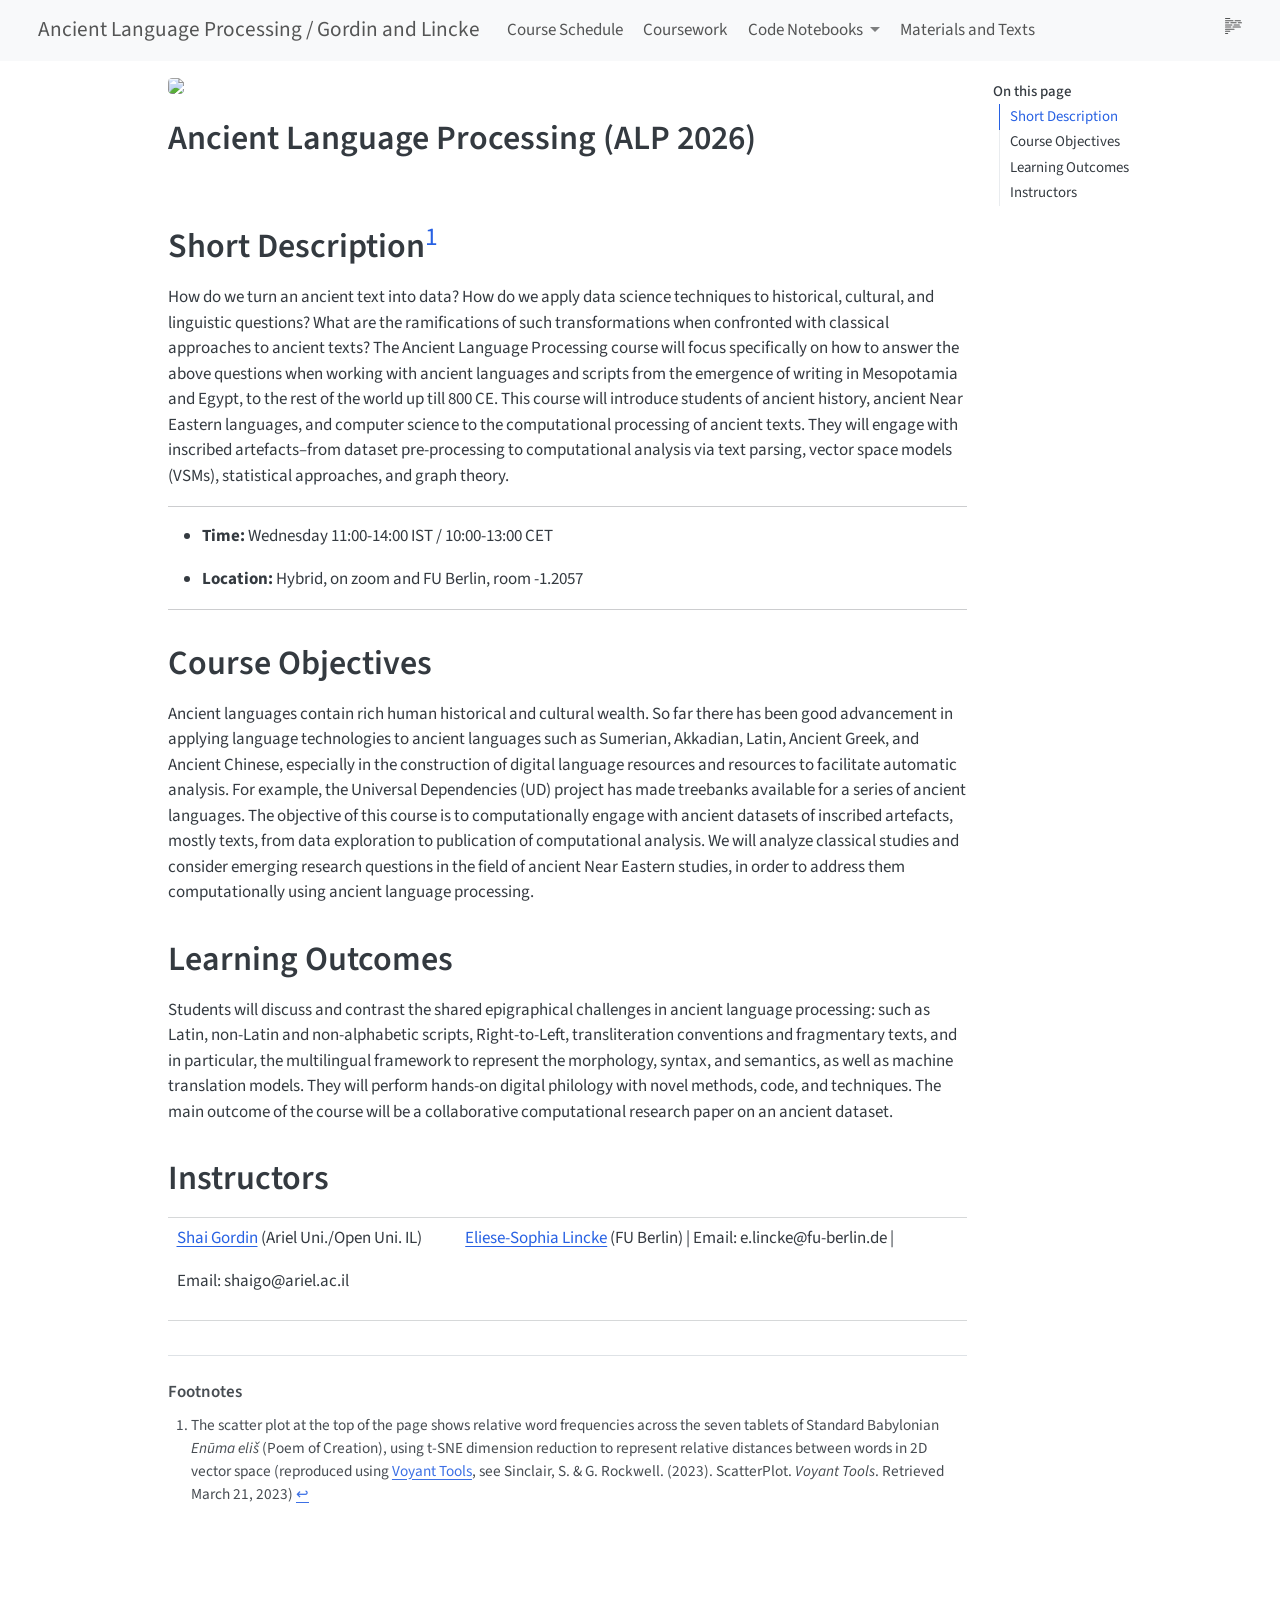
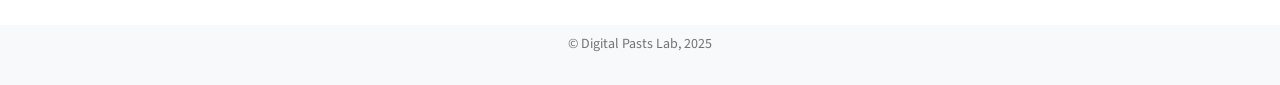
==== docs/index.html @ a2f08568 "update ALP 2026 schedule" ====
<!DOCTYPE html>
<html xmlns="http://www.w3.org/1999/xhtml" lang="en" xml:lang="en"><head>

<meta charset="utf-8">
<meta name="generator" content="quarto-1.7.34">

<meta name="viewport" content="width=device-width, initial-scale=1.0, user-scalable=yes">


<title>Ancient Language Processing (ALP 2026) – Ancient Language Processing / Gordin and Lincke</title>
<style>
code{white-space: pre-wrap;}
span.smallcaps{font-variant: small-caps;}
div.columns{display: flex; gap: min(4vw, 1.5em);}
div.column{flex: auto; overflow-x: auto;}
div.hanging-indent{margin-left: 1.5em; text-indent: -1.5em;}
ul.task-list{list-style: none;}
ul.task-list li input[type="checkbox"] {
  width: 0.8em;
  margin: 0 0.8em 0.2em -1em; /* quarto-specific, see https://github.com/quarto-dev/quarto-cli/issues/4556 */ 
  vertical-align: middle;
}
</style>


<script src="site_libs/quarto-nav/quarto-nav.js"></script>
<script src="site_libs/quarto-nav/headroom.min.js"></script>
<script src="site_libs/clipboard/clipboard.min.js"></script>
<script src="site_libs/quarto-search/autocomplete.umd.js"></script>
<script src="site_libs/quarto-search/fuse.min.js"></script>
<script src="site_libs/quarto-search/quarto-search.js"></script>
<meta name="quarto:offset" content="./">
<script src="site_libs/quarto-html/quarto.js" type="module"></script>
<script src="site_libs/quarto-html/tabsets/tabsets.js" type="module"></script>
<script src="site_libs/quarto-html/popper.min.js"></script>
<script src="site_libs/quarto-html/tippy.umd.min.js"></script>
<link href="site_libs/quarto-html/tippy.css" rel="stylesheet">
<link href="site_libs/quarto-html/quarto-syntax-highlighting-c8ad9e5dbd60b7b70b38521ab19b7da4.css" rel="stylesheet" id="quarto-text-highlighting-styles">
<script src="site_libs/bootstrap/bootstrap.min.js"></script>
<link href="site_libs/bootstrap/bootstrap-icons.css" rel="stylesheet">
<link href="site_libs/bootstrap/bootstrap-800d58d8a656452b2cf839acf4fa445e.min.css" rel="stylesheet" append-hash="true" id="quarto-bootstrap" data-mode="light">
<script id="quarto-search-options" type="application/json">{
  "location": "navbar",
  "copy-button": false,
  "collapse-after": 3,
  "panel-placement": "end",
  "type": "overlay",
  "limit": 50,
  "keyboard-shortcut": [
    "f",
    "/",
    "s"
  ],
  "show-item-context": false,
  "language": {
    "search-no-results-text": "No results",
    "search-matching-documents-text": "matching documents",
    "search-copy-link-title": "Copy link to search",
    "search-hide-matches-text": "Hide additional matches",
    "search-more-match-text": "more match in this document",
    "search-more-matches-text": "more matches in this document",
    "search-clear-button-title": "Clear",
    "search-text-placeholder": "",
    "search-detached-cancel-button-title": "Cancel",
    "search-submit-button-title": "Submit",
    "search-label": "Search"
  }
}</script>
<link rel="preconnect" href="https://fonts.googleapis.com">
<link rel="preconnect" href="https://fonts.gstatic.com" crossorigin="">
<link href="https://fonts.googleapis.com/css2?family=Alef:wght@400;700&amp;display=swap" rel="stylesheet">


<link rel="stylesheet" href="styles.css">
<meta property="og:title" content="Ancient Language Processing (ALP 2026) – Ancient Language Processing / Gordin and Lincke">
<meta property="og:description" content="">
<meta property="og:image" content="EnumaElish_vectorSpace.png">
<meta property="og:site_name" content="Ancient Language Processing / Gordin and Lincke">
</head>

<body class="nav-fixed quarto-light">

<div id="quarto-search-results"></div>
  <header id="quarto-header" class="headroom fixed-top">
    <nav class="navbar navbar-expand-lg " data-bs-theme="dark">
      <div class="navbar-container container-fluid">
      <div class="navbar-brand-container mx-auto">
    <a href="./index.html" class="navbar-brand navbar-brand-logo">
    <img src="./digpasts_logo.png" alt="" class="navbar-logo">
    </a>
    <a class="navbar-brand" href="./index.html">
    <span class="navbar-title">Ancient Language Processing / Gordin and Lincke</span>
    </a>
  </div>
            <div id="quarto-search" class="" title="Search"></div>
          <button class="navbar-toggler" type="button" data-bs-toggle="collapse" data-bs-target="#navbarCollapse" aria-controls="navbarCollapse" role="menu" aria-expanded="false" aria-label="Toggle navigation" onclick="if (window.quartoToggleHeadroom) { window.quartoToggleHeadroom(); }">
  <span class="navbar-toggler-icon"></span>
</button>
          <div class="collapse navbar-collapse" id="navbarCollapse">
            <ul class="navbar-nav navbar-nav-scroll me-auto">
  <li class="nav-item">
    <a class="nav-link" href="./about.html"> 
<span class="menu-text">Course Schedule</span></a>
  </li>  
  <li class="nav-item">
    <a class="nav-link" href="./coursework.html"> 
<span class="menu-text">Coursework</span></a>
  </li>  
  <li class="nav-item dropdown ">
    <a class="nav-link dropdown-toggle" href="#" id="nav-menu-code-notebooks" role="link" data-bs-toggle="dropdown" aria-expanded="false">
 <span class="menu-text">Code Notebooks</span>
    </a>
    <ul class="dropdown-menu" aria-labelledby="nav-menu-code-notebooks">    
        <li>
    <a class="dropdown-item" href="./notebooks/index.html">
 <span class="dropdown-text">Notebooks</span></a>
  </li>  
        <li>
    <a class="dropdown-item" href="./notebooks/01_colab_intro.html">
 <span class="dropdown-text">Colab Intro</span></a>
  </li>  
        <li>
    <a class="dropdown-item" href="./notebooks/02_Python_Brush_up.html">
 <span class="dropdown-text">Python Brush up</span></a>
  </li>  
        <li>
    <a class="dropdown-item" href="./notebooks/03_VectorizingTexts.html">
 <span class="dropdown-text">Vectorizing Texts</span></a>
  </li>  
    </ul>
  </li>
  <li class="nav-item">
    <a class="nav-link" href="./resources.html"> 
<span class="menu-text">Materials and Texts</span></a>
  </li>  
</ul>
          </div> <!-- /navcollapse -->
            <div class="quarto-navbar-tools">
  <a href="" class="quarto-reader-toggle quarto-navigation-tool px-1" onclick="window.quartoToggleReader(); return false;" title="Toggle reader mode">
  <div class="quarto-reader-toggle-btn">
  <i class="bi"></i>
  </div>
</a>
</div>
      </div> <!-- /container-fluid -->
    </nav>
</header>
<!-- content -->
<div id="quarto-content" class="quarto-container page-columns page-rows-contents page-layout-article page-navbar">
<!-- sidebar -->
<!-- margin-sidebar -->
    <div id="quarto-margin-sidebar" class="sidebar margin-sidebar">
        <nav id="TOC" role="doc-toc" class="toc-active">
    <h2 id="toc-title">On this page</h2>
  <ul>
  <li><a href="#short-description1" id="toc-short-description1" class="nav-link active" data-scroll-target="#short-description1">Short Description</a></li>
  <li><a href="#course-objectives" id="toc-course-objectives" class="nav-link" data-scroll-target="#course-objectives">Course Objectives</a></li>
  <li><a href="#learning-outcomes" id="toc-learning-outcomes" class="nav-link" data-scroll-target="#learning-outcomes">Learning Outcomes</a></li>
  <li><a href="#instructors" id="toc-instructors" class="nav-link" data-scroll-target="#instructors">Instructors</a></li>
  </ul>
</nav>
    </div>
<!-- main -->
<div class="quarto-about-marquee">
  <div class="about-image-container">
    <img src="EnumaElish_vectorSpace.png" class="about-image
  rounded " style="width: 43em;">
  </div>
  <div class="about-contents">
    <header id="title-block-header" class="quarto-title-block default">
<div class="quarto-title">
<h1 class="title">Ancient Language Processing (ALP 2026)</h1>
</div>
<div class="quarto-title-meta">
  </div>
</header> <main class="content" id="quarto-document-content">

<section id="short-description1" class="level1">
<h1>Short Description<a href="#fn1" class="footnote-ref" id="fnref1" role="doc-noteref"><sup>1</sup></a></h1>
<p>How do we turn an ancient text into data? How do we apply data science techniques to historical, cultural, and linguistic questions? What are the ramifications of such transformations when confronted with classical approaches to ancient texts? The Ancient Language Processing course will focus specifically on how to answer the above questions when working with ancient languages and scripts from the emergence of writing in Mesopotamia and Egypt, to the rest of the world up till 800 CE. This course will introduce students of ancient history, ancient Near Eastern languages, and computer science to the computational processing of ancient texts. They will engage with inscribed artefacts–from dataset pre-processing to computational analysis via text parsing, vector space models (VSMs), statistical approaches, and graph theory.</p>
<hr>
<ul>
<li><p><strong>Time:</strong> Wednesday 11:00-14:00 IST / 10:00-13:00 CET</p></li>
<li><p><strong>Location:</strong> Hybrid, on zoom and FU Berlin, room -1.2057</p></li>
</ul>
<hr>
</section>
<section id="course-objectives" class="level1">
<h1>Course Objectives</h1>
<p>Ancient languages contain rich human historical and cultural wealth. So far there has been good advancement in applying language technologies to ancient languages such as Sumerian, Akkadian, Latin, Ancient Greek, and Ancient Chinese, especially in the construction of digital language resources and resources to facilitate automatic analysis. For example, the Universal Dependencies (UD) project has made treebanks available for a series of ancient languages. The objective of this course is to computationally engage with ancient datasets of inscribed artefacts, mostly texts, from data exploration to publication of computational analysis. We will analyze classical studies and consider emerging research questions in the field of ancient Near Eastern studies, in order to address them computationally using ancient language processing.</p>
</section>
<section id="learning-outcomes" class="level1">
<h1>Learning Outcomes</h1>
<p>Students will discuss and contrast the shared epigraphical challenges in ancient language processing: such as Latin, non-Latin and non-alphabetic scripts, Right-to-Left, transliteration conventions and fragmentary texts, and in particular, the multilingual framework to represent the morphology, syntax, and semantics, as well as machine translation models. They will perform hands-on digital philology with novel methods, code, and techniques. The main outcome of the course will be a collaborative computational research paper on an ancient dataset.</p>
</section>
<section id="instructors" class="level1">
<h1>Instructors</h1>
<table class="caption-top table">
<tbody>
<tr class="odd">
<td><p><a href="https://digitalpasts.github.io/" target="_blank">Shai Gordin</a> (Ariel Uni./Open Uni. IL)</p>
<p>Email: shaigo@ariel.ac.il</p></td>
<td><a href="https://www.geschkult.fu-berlin.de/e/aegyptologie/personen/Professorinnen-und-Professoren/Lincke/index.html" target="_blank">Eliese-Sophia Lincke</a> (FU Berlin) | Email: e.lincke@fu-berlin.de |</td>
<td></td>
</tr>
</tbody>
</table>


</section>

<div id="quarto-appendix" class="default"><section id="footnotes" class="footnotes footnotes-end-of-document" role="doc-endnotes"><h2 class="anchored quarto-appendix-heading">Footnotes</h2>

<ol>
<li id="fn1"><p>The scatter plot at the top of the page shows relative word frequencies across the seven tablets of Standard Babylonian <em>Enūma eliš</em> (Poem of Creation), using t-SNE dimension reduction to represent relative distances between words in 2D vector space (reproduced using <a href="https://voyant-tools.org/?analysis=tsne&amp;limit=152&amp;clusters=4&amp;perplexity=9&amp;iterations=1600&amp;label=summary&amp;label=docs&amp;label=terms&amp;corpus=9a028a76bb22320092f109f6a35d5769&amp;view=ScatterPlot" target="_blank">Voyant Tools</a>, see Sinclair, S. &amp; G. Rockwell. (2023). ScatterPlot. <em>Voyant Tools</em>. Retrieved March 21, 2023)<a href="#fnref1" class="footnote-back" role="doc-backlink">↩︎</a></p></li>
</ol>
</section></div></main> 
  </div>
</div>
 <!-- /main -->
<script id="quarto-html-after-body" type="application/javascript">
  window.document.addEventListener("DOMContentLoaded", function (event) {
    const isCodeAnnotation = (el) => {
      for (const clz of el.classList) {
        if (clz.startsWith('code-annotation-')) {                     
          return true;
        }
      }
      return false;
    }
    const onCopySuccess = function(e) {
      // button target
      const button = e.trigger;
      // don't keep focus
      button.blur();
      // flash "checked"
      button.classList.add('code-copy-button-checked');
      var currentTitle = button.getAttribute("title");
      button.setAttribute("title", "Copied!");
      let tooltip;
      if (window.bootstrap) {
        button.setAttribute("data-bs-toggle", "tooltip");
        button.setAttribute("data-bs-placement", "left");
        button.setAttribute("data-bs-title", "Copied!");
        tooltip = new bootstrap.Tooltip(button, 
          { trigger: "manual", 
            customClass: "code-copy-button-tooltip",
            offset: [0, -8]});
        tooltip.show();    
      }
      setTimeout(function() {
        if (tooltip) {
          tooltip.hide();
          button.removeAttribute("data-bs-title");
          button.removeAttribute("data-bs-toggle");
          button.removeAttribute("data-bs-placement");
        }
        button.setAttribute("title", currentTitle);
        button.classList.remove('code-copy-button-checked');
      }, 1000);
      // clear code selection
      e.clearSelection();
    }
    const getTextToCopy = function(trigger) {
        const codeEl = trigger.previousElementSibling.cloneNode(true);
        for (const childEl of codeEl.children) {
          if (isCodeAnnotation(childEl)) {
            childEl.remove();
          }
        }
        return codeEl.innerText;
    }
    const clipboard = new window.ClipboardJS('.code-copy-button:not([data-in-quarto-modal])', {
      text: getTextToCopy
    });
    clipboard.on('success', onCopySuccess);
    if (window.document.getElementById('quarto-embedded-source-code-modal')) {
      const clipboardModal = new window.ClipboardJS('.code-copy-button[data-in-quarto-modal]', {
        text: getTextToCopy,
        container: window.document.getElementById('quarto-embedded-source-code-modal')
      });
      clipboardModal.on('success', onCopySuccess);
    }
      var localhostRegex = new RegExp(/^(?:http|https):\/\/localhost\:?[0-9]*\//);
      var mailtoRegex = new RegExp(/^mailto:/);
        var filterRegex = new RegExp('/' + window.location.host + '/');
      var isInternal = (href) => {
          return filterRegex.test(href) || localhostRegex.test(href) || mailtoRegex.test(href);
      }
      // Inspect non-navigation links and adorn them if external
     var links = window.document.querySelectorAll('a[href]:not(.nav-link):not(.navbar-brand):not(.toc-action):not(.sidebar-link):not(.sidebar-item-toggle):not(.pagination-link):not(.no-external):not([aria-hidden]):not(.dropdown-item):not(.quarto-navigation-tool):not(.about-link)');
      for (var i=0; i<links.length; i++) {
        const link = links[i];
        if (!isInternal(link.href)) {
          // undo the damage that might have been done by quarto-nav.js in the case of
          // links that we want to consider external
          if (link.dataset.originalHref !== undefined) {
            link.href = link.dataset.originalHref;
          }
        }
      }
    function tippyHover(el, contentFn, onTriggerFn, onUntriggerFn) {
      const config = {
        allowHTML: true,
        maxWidth: 500,
        delay: 100,
        arrow: false,
        appendTo: function(el) {
            return el.parentElement;
        },
        interactive: true,
        interactiveBorder: 10,
        theme: 'quarto',
        placement: 'bottom-start',
      };
      if (contentFn) {
        config.content = contentFn;
      }
      if (onTriggerFn) {
        config.onTrigger = onTriggerFn;
      }
      if (onUntriggerFn) {
        config.onUntrigger = onUntriggerFn;
      }
      window.tippy(el, config); 
    }
    const noterefs = window.document.querySelectorAll('a[role="doc-noteref"]');
    for (var i=0; i<noterefs.length; i++) {
      const ref = noterefs[i];
      tippyHover(ref, function() {
        // use id or data attribute instead here
        let href = ref.getAttribute('data-footnote-href') || ref.getAttribute('href');
        try { href = new URL(href).hash; } catch {}
        const id = href.replace(/^#\/?/, "");
        const note = window.document.getElementById(id);
        if (note) {
          return note.innerHTML;
        } else {
          return "";
        }
      });
    }
    const xrefs = window.document.querySelectorAll('a.quarto-xref');
    const processXRef = (id, note) => {
      // Strip column container classes
      const stripColumnClz = (el) => {
        el.classList.remove("page-full", "page-columns");
        if (el.children) {
          for (const child of el.children) {
            stripColumnClz(child);
          }
        }
      }
      stripColumnClz(note)
      if (id === null || id.startsWith('sec-')) {
        // Special case sections, only their first couple elements
        const container = document.createElement("div");
        if (note.children && note.children.length > 2) {
          container.appendChild(note.children[0].cloneNode(true));
          for (let i = 1; i < note.children.length; i++) {
            const child = note.children[i];
            if (child.tagName === "P" && child.innerText === "") {
              continue;
            } else {
              container.appendChild(child.cloneNode(true));
              break;
            }
          }
          if (window.Quarto?.typesetMath) {
            window.Quarto.typesetMath(container);
          }
          return container.innerHTML
        } else {
          if (window.Quarto?.typesetMath) {
            window.Quarto.typesetMath(note);
          }
          return note.innerHTML;
        }
      } else {
        // Remove any anchor links if they are present
        const anchorLink = note.querySelector('a.anchorjs-link');
        if (anchorLink) {
          anchorLink.remove();
        }
        if (window.Quarto?.typesetMath) {
          window.Quarto.typesetMath(note);
        }
        if (note.classList.contains("callout")) {
          return note.outerHTML;
        } else {
          return note.innerHTML;
        }
      }
    }
    for (var i=0; i<xrefs.length; i++) {
      const xref = xrefs[i];
      tippyHover(xref, undefined, function(instance) {
        instance.disable();
        let url = xref.getAttribute('href');
        let hash = undefined; 
        if (url.startsWith('#')) {
          hash = url;
        } else {
          try { hash = new URL(url).hash; } catch {}
        }
        if (hash) {
          const id = hash.replace(/^#\/?/, "");
          const note = window.document.getElementById(id);
          if (note !== null) {
            try {
              const html = processXRef(id, note.cloneNode(true));
              instance.setContent(html);
            } finally {
              instance.enable();
              instance.show();
            }
          } else {
            // See if we can fetch this
            fetch(url.split('#')[0])
            .then(res => res.text())
            .then(html => {
              const parser = new DOMParser();
              const htmlDoc = parser.parseFromString(html, "text/html");
              const note = htmlDoc.getElementById(id);
              if (note !== null) {
                const html = processXRef(id, note);
                instance.setContent(html);
              } 
            }).finally(() => {
              instance.enable();
              instance.show();
            });
          }
        } else {
          // See if we can fetch a full url (with no hash to target)
          // This is a special case and we should probably do some content thinning / targeting
          fetch(url)
          .then(res => res.text())
          .then(html => {
            const parser = new DOMParser();
            const htmlDoc = parser.parseFromString(html, "text/html");
            const note = htmlDoc.querySelector('main.content');
            if (note !== null) {
              // This should only happen for chapter cross references
              // (since there is no id in the URL)
              // remove the first header
              if (note.children.length > 0 && note.children[0].tagName === "HEADER") {
                note.children[0].remove();
              }
              const html = processXRef(null, note);
              instance.setContent(html);
            } 
          }).finally(() => {
            instance.enable();
            instance.show();
          });
        }
      }, function(instance) {
      });
    }
        let selectedAnnoteEl;
        const selectorForAnnotation = ( cell, annotation) => {
          let cellAttr = 'data-code-cell="' + cell + '"';
          let lineAttr = 'data-code-annotation="' +  annotation + '"';
          const selector = 'span[' + cellAttr + '][' + lineAttr + ']';
          return selector;
        }
        const selectCodeLines = (annoteEl) => {
          const doc = window.document;
          const targetCell = annoteEl.getAttribute("data-target-cell");
          const targetAnnotation = annoteEl.getAttribute("data-target-annotation");
          const annoteSpan = window.document.querySelector(selectorForAnnotation(targetCell, targetAnnotation));
          const lines = annoteSpan.getAttribute("data-code-lines").split(",");
          const lineIds = lines.map((line) => {
            return targetCell + "-" + line;
          })
          let top = null;
          let height = null;
          let parent = null;
          if (lineIds.length > 0) {
              //compute the position of the single el (top and bottom and make a div)
              const el = window.document.getElementById(lineIds[0]);
              top = el.offsetTop;
              height = el.offsetHeight;
              parent = el.parentElement.parentElement;
            if (lineIds.length > 1) {
              const lastEl = window.document.getElementById(lineIds[lineIds.length - 1]);
              const bottom = lastEl.offsetTop + lastEl.offsetHeight;
              height = bottom - top;
            }
            if (top !== null && height !== null && parent !== null) {
              // cook up a div (if necessary) and position it 
              let div = window.document.getElementById("code-annotation-line-highlight");
              if (div === null) {
                div = window.document.createElement("div");
                div.setAttribute("id", "code-annotation-line-highlight");
                div.style.position = 'absolute';
                parent.appendChild(div);
              }
              div.style.top = top - 2 + "px";
              div.style.height = height + 4 + "px";
              div.style.left = 0;
              let gutterDiv = window.document.getElementById("code-annotation-line-highlight-gutter");
              if (gutterDiv === null) {
                gutterDiv = window.document.createElement("div");
                gutterDiv.setAttribute("id", "code-annotation-line-highlight-gutter");
                gutterDiv.style.position = 'absolute';
                const codeCell = window.document.getElementById(targetCell);
                const gutter = codeCell.querySelector('.code-annotation-gutter');
                gutter.appendChild(gutterDiv);
              }
              gutterDiv.style.top = top - 2 + "px";
              gutterDiv.style.height = height + 4 + "px";
            }
            selectedAnnoteEl = annoteEl;
          }
        };
        const unselectCodeLines = () => {
          const elementsIds = ["code-annotation-line-highlight", "code-annotation-line-highlight-gutter"];
          elementsIds.forEach((elId) => {
            const div = window.document.getElementById(elId);
            if (div) {
              div.remove();
            }
          });
          selectedAnnoteEl = undefined;
        };
          // Handle positioning of the toggle
      window.addEventListener(
        "resize",
        throttle(() => {
          elRect = undefined;
          if (selectedAnnoteEl) {
            selectCodeLines(selectedAnnoteEl);
          }
        }, 10)
      );
      function throttle(fn, ms) {
      let throttle = false;
      let timer;
        return (...args) => {
          if(!throttle) { // first call gets through
              fn.apply(this, args);
              throttle = true;
          } else { // all the others get throttled
              if(timer) clearTimeout(timer); // cancel #2
              timer = setTimeout(() => {
                fn.apply(this, args);
                timer = throttle = false;
              }, ms);
          }
        };
      }
        // Attach click handler to the DT
        const annoteDls = window.document.querySelectorAll('dt[data-target-cell]');
        for (const annoteDlNode of annoteDls) {
          annoteDlNode.addEventListener('click', (event) => {
            const clickedEl = event.target;
            if (clickedEl !== selectedAnnoteEl) {
              unselectCodeLines();
              const activeEl = window.document.querySelector('dt[data-target-cell].code-annotation-active');
              if (activeEl) {
                activeEl.classList.remove('code-annotation-active');
              }
              selectCodeLines(clickedEl);
              clickedEl.classList.add('code-annotation-active');
            } else {
              // Unselect the line
              unselectCodeLines();
              clickedEl.classList.remove('code-annotation-active');
            }
          });
        }
    const findCites = (el) => {
      const parentEl = el.parentElement;
      if (parentEl) {
        const cites = parentEl.dataset.cites;
        if (cites) {
          return {
            el,
            cites: cites.split(' ')
          };
        } else {
          return findCites(el.parentElement)
        }
      } else {
        return undefined;
      }
    };
    var bibliorefs = window.document.querySelectorAll('a[role="doc-biblioref"]');
    for (var i=0; i<bibliorefs.length; i++) {
      const ref = bibliorefs[i];
      const citeInfo = findCites(ref);
      if (citeInfo) {
        tippyHover(citeInfo.el, function() {
          var popup = window.document.createElement('div');
          citeInfo.cites.forEach(function(cite) {
            var citeDiv = window.document.createElement('div');
            citeDiv.classList.add('hanging-indent');
            citeDiv.classList.add('csl-entry');
            var biblioDiv = window.document.getElementById('ref-' + cite);
            if (biblioDiv) {
              citeDiv.innerHTML = biblioDiv.innerHTML;
            }
            popup.appendChild(citeDiv);
          });
          return popup.innerHTML;
        });
      }
    }
  });
  </script>
</div> <!-- /content -->
<footer class="footer">
  <div class="nav-footer">
    <div class="nav-footer-left">
      <ul class="footer-items list-unstyled">
    <li class="nav-item compact">
    <a class="nav-link" href="https://github.com/DigitalPasts">
      <i class="bi bi-github" role="img" aria-label="DigPasts GitHub">
</i> 
    </a>
  </li>  
    <li class="nav-item compact">
    <a class="nav-link" href="https://twitter.com/shgordin">
      <i class="bi bi-twitter" role="img" aria-label="Shai Gordin Twitter">
</i> 
    </a>
  </li>  
    <li class="nav-item compact">
    <a class="nav-link" href="mailto:digpasts@gmail.com">
      <i class="bi bi-envelope" role="img">
</i> 
    </a>
  </li>  
</ul>
    </div>   
    <div class="nav-footer-center">
<p>© Digital Pasts Lab, 2025</p>
</div>
    <div class="nav-footer-right">
      &nbsp;
    </div>
  </div>
</footer>




</body></html>
---- docs/site_libs/quarto-html/quarto-syntax-highlighting-c8ad9e5dbd60b7b70b38521ab19b7da4.css ----
/* quarto syntax highlight colors */
:root {
  --quarto-hl-ot-color: #003B4F;
  --quarto-hl-at-color: #657422;
  --quarto-hl-ss-color: #20794D;
  --quarto-hl-an-color: #5E5E5E;
  --quarto-hl-fu-color: #4758AB;
  --quarto-hl-st-color: #20794D;
  --quarto-hl-cf-color: #003B4F;
  --quarto-hl-op-color: #5E5E5E;
  --quarto-hl-er-color: #AD0000;
  --quarto-hl-bn-color: #AD0000;
  --quarto-hl-al-color: #AD0000;
  --quarto-hl-va-color: #111111;
  --quarto-hl-bu-color: inherit;
  --quarto-hl-ex-color: inherit;
  --quarto-hl-pp-color: #AD0000;
  --quarto-hl-in-color: #5E5E5E;
  --quarto-hl-vs-color: #20794D;
  --quarto-hl-wa-color: #5E5E5E;
  --quarto-hl-do-color: #5E5E5E;
  --quarto-hl-im-color: #00769E;
  --quarto-hl-ch-color: #20794D;
  --quarto-hl-dt-color: #AD0000;
  --quarto-hl-fl-color: #AD0000;
  --quarto-hl-co-color: #5E5E5E;
  --quarto-hl-cv-color: #5E5E5E;
  --quarto-hl-cn-color: #8f5902;
  --quarto-hl-sc-color: #5E5E5E;
  --quarto-hl-dv-color: #AD0000;
  --quarto-hl-kw-color: #003B4F;
}

/* other quarto variables */
:root {
  --quarto-font-monospace: SFMono-Regular, Menlo, Monaco, Consolas, "Liberation Mono", "Courier New", monospace;
}

/* syntax highlight based on Pandoc's rules */
pre > code.sourceCode > span {
  color: #003B4F;
}

code.sourceCode > span {
  color: #003B4F;
}

div.sourceCode,
div.sourceCode pre.sourceCode {
  color: #003B4F;
}

/* Normal */
code span {
  color: #003B4F;
}

/* Alert */
code span.al {
  color: #AD0000;
  font-style: inherit;
}

/* Annotation */
code span.an {
  color: #5E5E5E;
  font-style: inherit;
}

/* Attribute */
code span.at {
  color: #657422;
  font-style: inherit;
}

/* BaseN */
code span.bn {
  color: #AD0000;
  font-style: inherit;
}

/* BuiltIn */
code span.bu {
  font-style: inherit;
}

/* ControlFlow */
code span.cf {
  color: #003B4F;
  font-weight: bold;
  font-style: inherit;
}

/* Char */
code span.ch {
  color: #20794D;
  font-style: inherit;
}

/* Constant */
code span.cn {
  color: #8f5902;
  font-style: inherit;
}

/* Comment */
code span.co {
  color: #5E5E5E;
  font-style: inherit;
}

/* CommentVar */
code span.cv {
  color: #5E5E5E;
  font-style: italic;
}

/* Documentation */
code span.do {
  color: #5E5E5E;
  font-style: italic;
}

/* DataType */
code span.dt {
  color: #AD0000;
  font-style: inherit;
}

/* DecVal */
code span.dv {
  color: #AD0000;
  font-style: inherit;
}

/* Error */
code span.er {
  color: #AD0000;
  font-style: inherit;
}

/* Extension */
code span.ex {
  font-style: inherit;
}

/* Float */
code span.fl {
  color: #AD0000;
  font-style: inherit;
}

/* Function */
code span.fu {
  color: #4758AB;
  font-style: inherit;
}

/* Import */
code span.im {
  color: #00769E;
  font-style: inherit;
}

/* Information */
code span.in {
  color: #5E5E5E;
  font-style: inherit;
}

/* Keyword */
code span.kw {
  color: #003B4F;
  font-weight: bold;
  font-style: inherit;
}

/* Operator */
code span.op {
  color: #5E5E5E;
  font-style: inherit;
}

/* Other */
code span.ot {
  color: #003B4F;
  font-style: inherit;
}

/* Preprocessor */
code span.pp {
  color: #AD0000;
  font-style: inherit;
}

/* SpecialChar */
code span.sc {
  color: #5E5E5E;
  font-style: inherit;
}

/* SpecialString */
code span.ss {
  color: #20794D;
  font-style: inherit;
}

/* String */
code span.st {
  color: #20794D;
  font-style: inherit;
}

/* Variable */
code span.va {
  color: #111111;
  font-style: inherit;
}

/* VerbatimString */
code span.vs {
  color: #20794D;
  font-style: inherit;
}

/* Warning */
code span.wa {
  color: #5E5E5E;
  font-style: italic;
}

.prevent-inlining {
  content: "</";
}

/*# sourceMappingURL=405ffa06017179012420079c49e771b5.css.map */
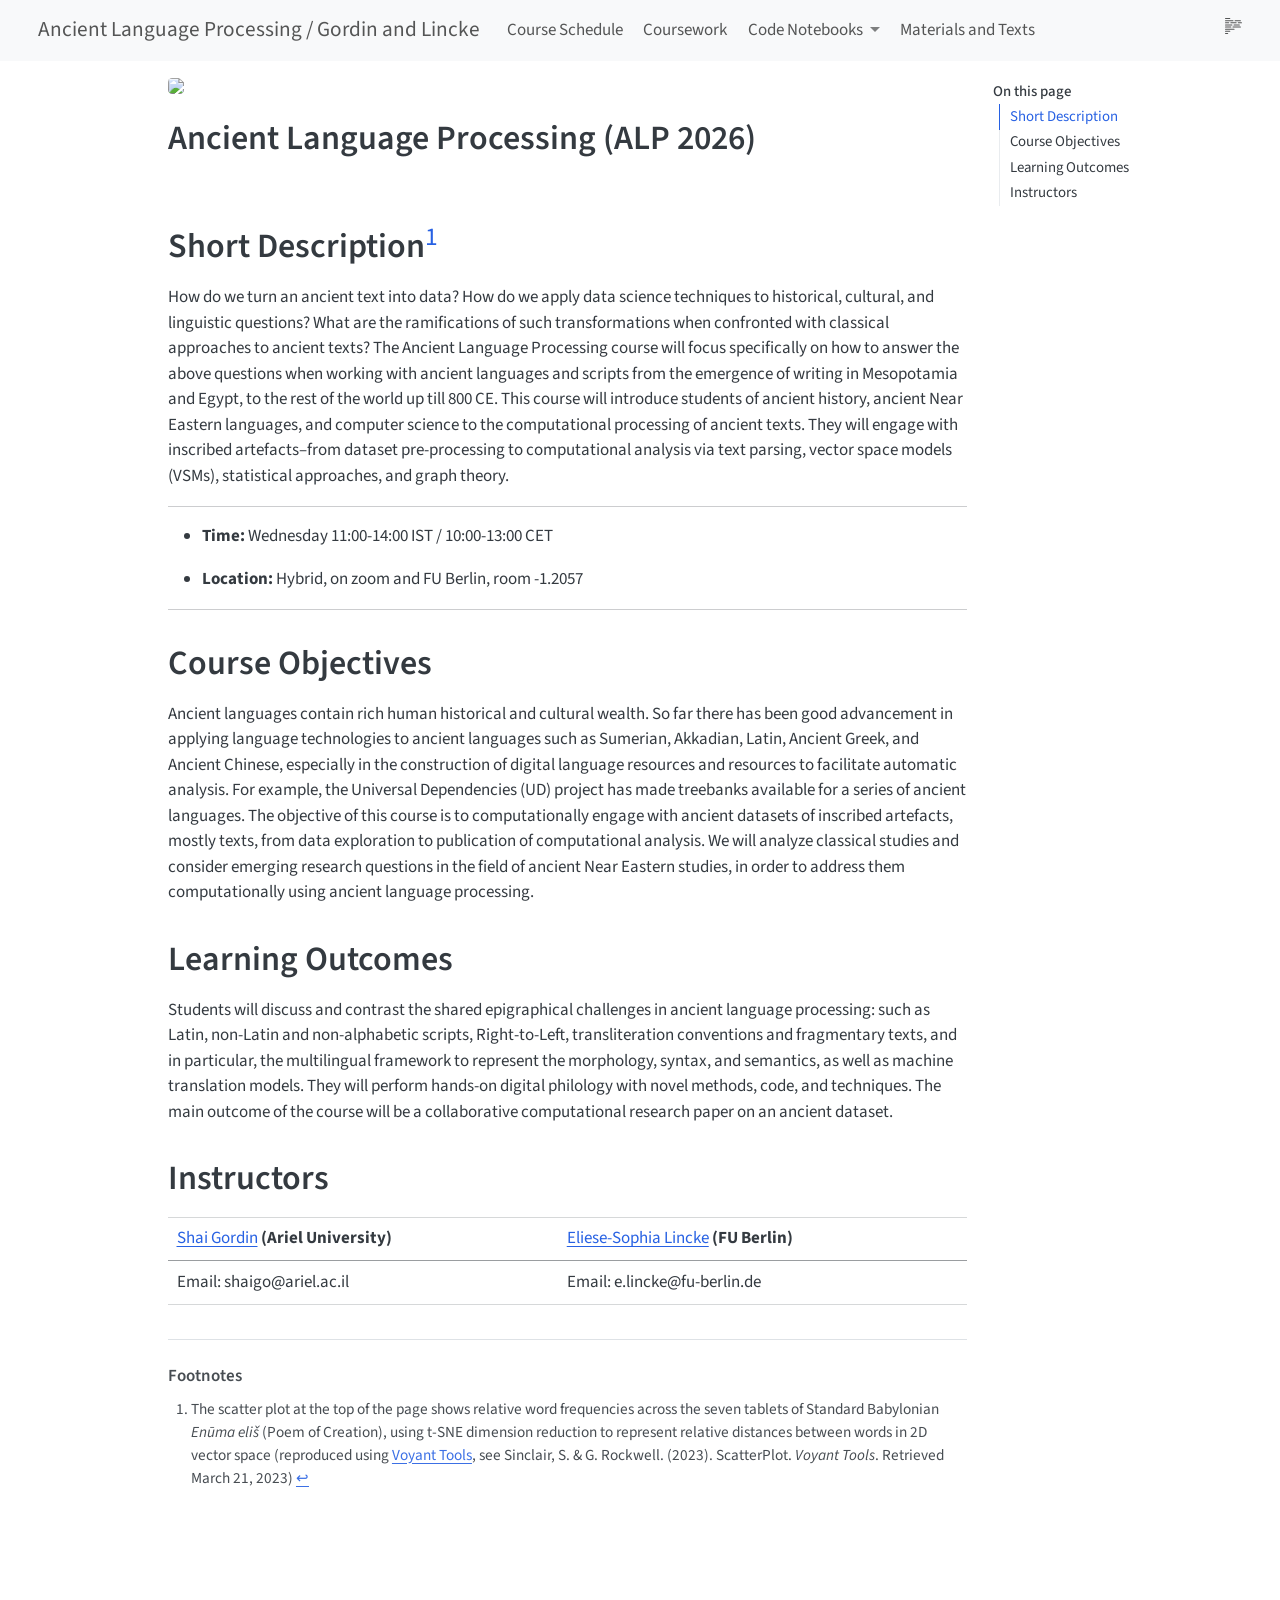
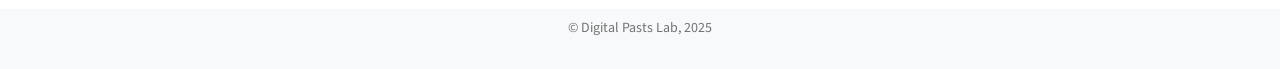
==== commit 8411d22e: "update info" ====
--- a/docs/index.html
+++ b/docs/index.html
@@ -196,12 +196,16 @@
 <section id="instructors" class="level1">
 <h1>Instructors</h1>
 <table class="caption-top table">
+<thead>
+<tr class="header">
+<th><a href="https://digitalpasts.github.io/" target="_blank">Shai Gordin</a> (Ariel University)</th>
+<th><a href="https://www.geschkult.fu-berlin.de/e/aegyptologie/personen/Professorinnen-und-Professoren/Lincke/index.html" target="_blank">Eliese-Sophia Lincke</a> (FU Berlin)</th>
+</tr>
+</thead>
 <tbody>
 <tr class="odd">
-<td><p><a href="https://digitalpasts.github.io/" target="_blank">Shai Gordin</a> (Ariel Uni./Open Uni. IL)</p>
-<p>Email: shaigo@ariel.ac.il</p></td>
-<td><a href="https://www.geschkult.fu-berlin.de/e/aegyptologie/personen/Professorinnen-und-Professoren/Lincke/index.html" target="_blank">Eliese-Sophia Lincke</a> (FU Berlin) | Email: e.lincke@fu-berlin.de |</td>
-<td></td>
+<td>Email: shaigo@ariel.ac.il</td>
+<td>Email: e.lincke@fu-berlin.de</td>
 </tr>
 </tbody>
 </table>
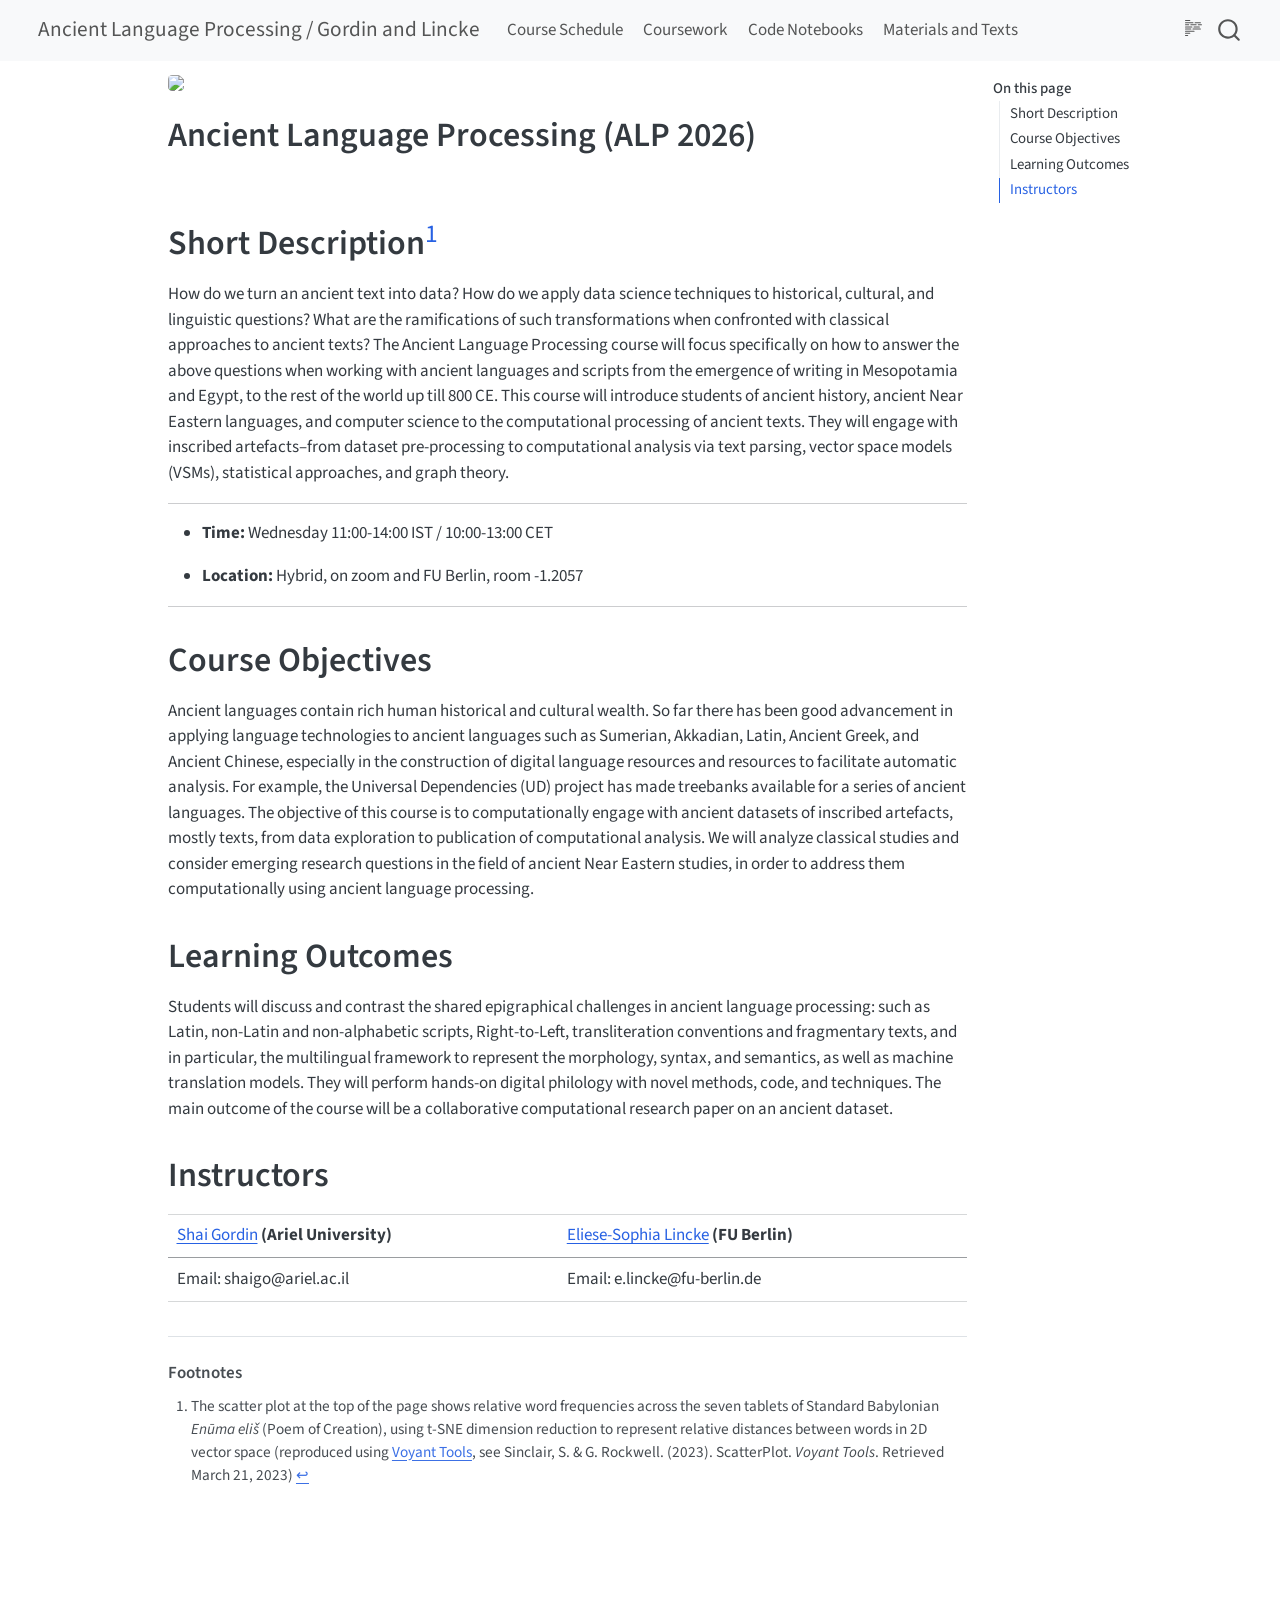
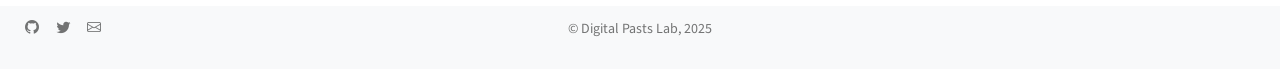
==== commit cce861db: "Prepare first class: update notebook 02, schedule, nav, and coursework - notebooks/02: replace Akkad" ====
--- a/docs/index.html
+++ b/docs/index.html
@@ -106,29 +106,10 @@
     <a class="nav-link" href="./coursework.html"> 
 <span class="menu-text">Coursework</span></a>
   </li>  
-  <li class="nav-item dropdown ">
-    <a class="nav-link dropdown-toggle" href="#" id="nav-menu-code-notebooks" role="link" data-bs-toggle="dropdown" aria-expanded="false">
- <span class="menu-text">Code Notebooks</span>
-    </a>
-    <ul class="dropdown-menu" aria-labelledby="nav-menu-code-notebooks">    
-        <li>
-    <a class="dropdown-item" href="./notebooks/index.html">
- <span class="dropdown-text">Notebooks</span></a>
+  <li class="nav-item">
+    <a class="nav-link" href="./notebooks/index.html"> 
+<span class="menu-text">Code Notebooks</span></a>
   </li>  
-        <li>
-    <a class="dropdown-item" href="./notebooks/01_colab_intro.html">
- <span class="dropdown-text">Colab Intro</span></a>
-  </li>  
-        <li>
-    <a class="dropdown-item" href="./notebooks/02_Python_Brush_up.html">
- <span class="dropdown-text">Python Brush up</span></a>
-  </li>  
-        <li>
-    <a class="dropdown-item" href="./notebooks/03_VectorizingTexts.html">
- <span class="dropdown-text">Vectorizing Texts</span></a>
-  </li>  
-    </ul>
-  </li>
   <li class="nav-item">
     <a class="nav-link" href="./resources.html"> 
 <span class="menu-text">Materials and Texts</span></a>
